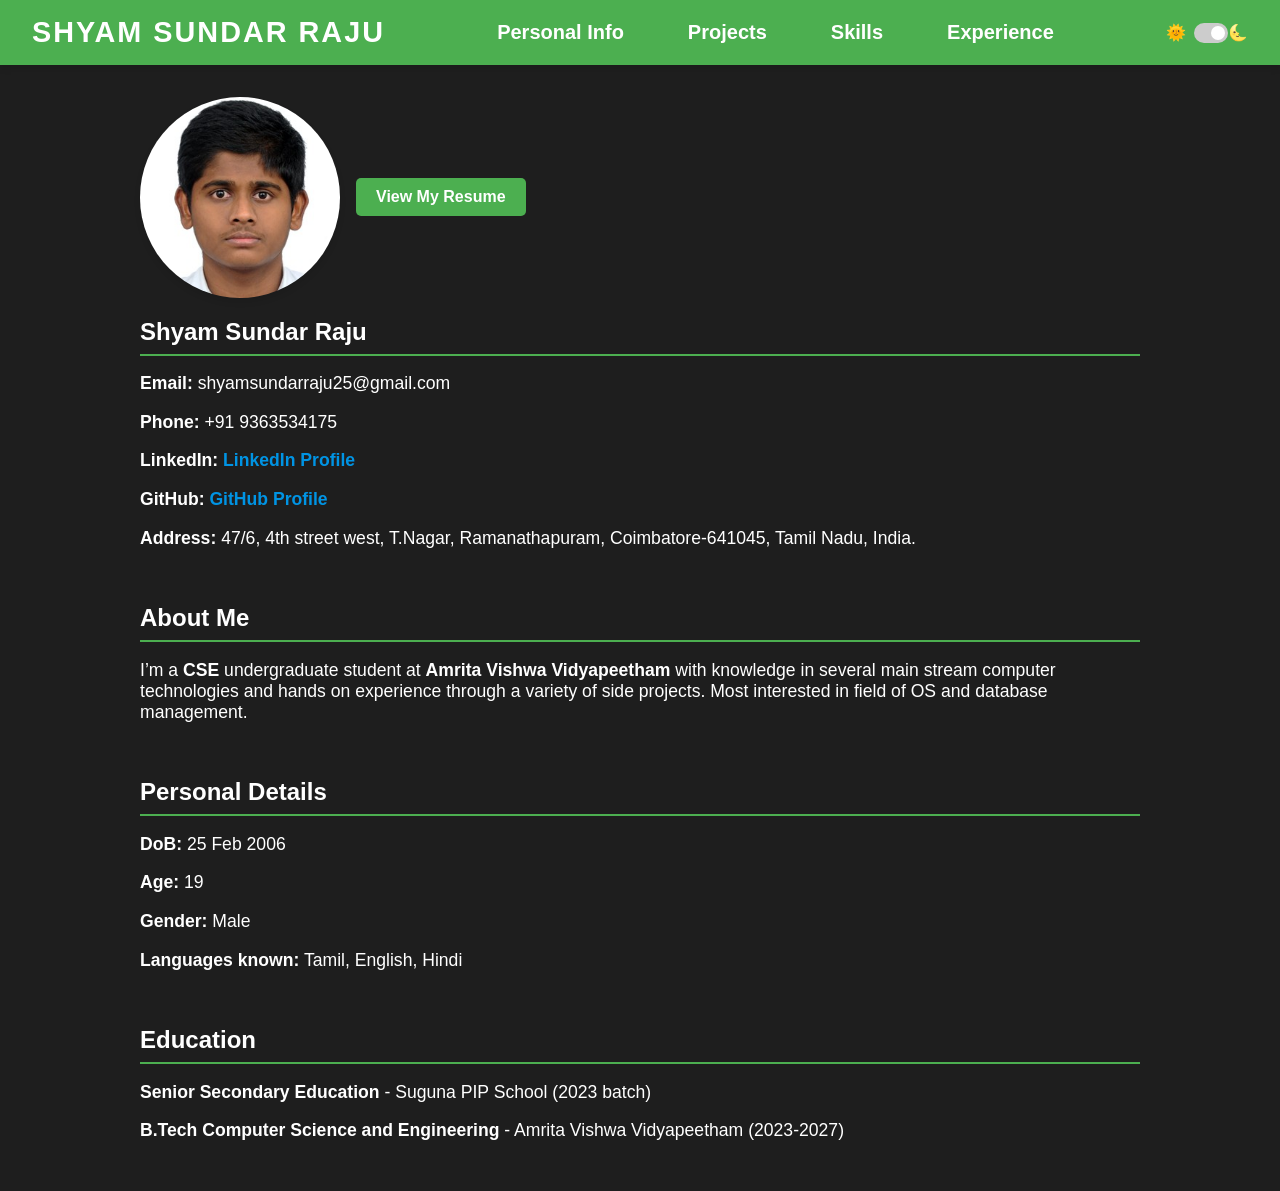
==== index.html @ 5b769aa9 "File name changes" ====
<!DOCTYPE html>
<html lang="en">

<head>
    <meta charset="UTF-8">
    <meta name="viewport" content="width=device-width, initial-scale=1.0">
    <title>Shyam Sundar Raju</title>
    <link rel="stylesheet" href="style.css">
    <script src="support.js" defer></script>
    <link rel="icon" type="image/png" href="favicon.png">
</head>

<body>
    <nav>
        <div class="logo">Shyam Sundar Raju</div>
        <ul>
            <li><a onclick="showSection('personal')">Personal Info</a></li>
            <li><a onclick="showSection('projects')">Projects</a></li>
            <li><a onclick="showSection('skills')">Skills</a></li>
            <li><a onclick="showSection('experience')">Experience</a></li>
        </ul>
        <div class="theme-switch">
            🌞
            <label>
                <input type="checkbox" id="darkModeToggle">
                <span class="slider"></span>
            </label>
            🌜
        </div>
    </nav>

    <section id="personal" class="active">
        <div class="personal-info">
            <img src="Documents/photo.jpg" alt="Shyam Sundar Raju" class="profile-photo">
            <div>
                <p><a href="Documents/Shyam_Sundar_Raju.pdf" target="_blank" class="resume-button">View My Resume</a></p>
            </div>
        </div>
        <h2>Shyam Sundar Raju</h2>
        <p><strong>Email:</strong> shyamsundarraju25@gmail.com</p>
        <p><strong>Phone:</strong> +91 9363534175</p>
        <p><strong>LinkedIn:</strong> <a href="https://www.linkedin.com/in/shyam-sundar-raju-3475232a8/" target="_blank" class="website-link">LinkedIn Profile</a></p>
        <p><strong>GitHub:</strong> <a href="https://github.com/Shyam-Sundar-Raju" target="_blank" class="website-link">GitHub Profile</a></p>
        <p><strong>Address:</strong> 47/6, 4th street west, T.Nagar, Ramanathapuram, Coimbatore-641045, Tamil Nadu, India.</p>
        <br>
        <h2>About Me</h2>
        <p>I’m a <b>CSE</b> undergraduate student at <b>Amrita Vishwa Vidyapeetham</b> with knowledge in several main stream computer technologies and hands on experience through a variety of side projects. Most interested in field of OS and database management.</p>
        <br>
        <h2>Personal Details</h2>
        <p><strong>DoB:</strong> 25 Feb 2006</p>
        <p><strong>Age:</strong> 19</p>
        <p><strong>Gender:</strong> Male</p>
        <p><strong>Languages known:</strong> Tamil, English, Hindi</p>
        <br>
        <h2>Education</h2>
        <p><strong>Senior Secondary Education</strong> - Suguna PIP School (2023 batch)</p>
        <p><strong>B.Tech Computer Science and Engineering</strong> - Amrita Vishwa Vidyapeetham (2023-2027)</p>
    </section>

    <section id="projects">
        <h2>Projects</h2>
        <p><strong>Clinic Management</strong> - A application capable of managing a clinic, storing patient information, billing and sync between various clinic locations.</p>
        <p><strong>Budget Tracker</strong> - A mobile application that keeps track of income and expenditure. It provides a comprehensive and statistical analysis on the expenditure using AI.</p>
        <br>
        <h2>Open Source Contributions</h2>
        <br>
        <h2>Awards and Achievements</h2>
        <p><a href="Documents/Torch_it_up.png" target="_blank" class="website-link">PyTorch basics</a> - IETE</p>
    </section>

    <section id="skills">
        <h2>Certifications</h2>
        <p><a href="Documents/Operating_System_Fundamentals.pdf" target="_blank" class="website-link">Operating System Fundamentals</a> - NPTEL (Oct 2024)</p>
        <p><a href="Documents/Software_Testing.pdf" target="_blank" class="website-link">Software Testing</a> - NPTEL (Mar 2025)</p>
        <p><a href="Documents/GPU_Architectures_and_Programming.pdf" target="_blank" class="website-link">GPU Architecture and Programming</a> - NPTEL (Apr 2025)</p>
        <br>
        <h2>Coding</h2>
        <p><strong>C/C++</strong></p>
        <p><strong>Python</strong></p>
        <p><strong>Java</strong></p>
        <p><strong>HTML/CSS</strong></p>
        <p><strong>JavaScript</strong></p>
        <p><strong>MySQL</strong></p>
        <p><strong>Haskell</strong></p>
        <p><strong>GO</strong></p>
        <br>
        <h2>Domain Knowledge</h2>
        <p><strong>Computer graphics and animations</strong></p>
        <p><strong>Data Structures and Algorithms</strong></p>
        <p><strong>Web designing</strong></p>
        <p><strong>UI/UX design</strong></p>
        <p><strong>Operating Systems</strong></p>
        <p><strong>Database Management</strong></p>

    </section>

    <section id="experience">
        <h2>Interships</h2>
        <br>
        <h2>Jobs</h2>
        <br>
        <h2>Volunteering</h2>
        <p><a href="Documents/seed_ball_making.pdf" target="_blank" class="website-link">Seed Ball Making</a> - Amrita Vishwa Vidyapeetham (Jul 2023)</p>
        <p><a href="Documents/English_Curriculum_Writing_Jan_2024.pdf" target="_blank" class="website-link">English Curriculum Writing</a> - Team Everest (Feb 2024)</p>
    </section>

</body>

</html>
---- style.css ----
:root {
    --bg-color: #ffffff;
    --text-color: #000000;
    --primary-color: #4CAF50;
}

[data-theme="dark"] {
    --bg-color: #1e1e1e;
    --text-color: #ffffff;
    --primary-color: #4CAF50;
}

body {
    margin: 0;
    font-family: Arial, sans-serif;
    background-color: var(--bg-color);
    color: var(--text-color);
}

nav {
    display: flex;
    justify-content: space-between;
    align-items: center;
    background-color: var(--primary-color);
    padding: 1rem 2rem;
    flex-wrap: wrap;
    box-shadow: 0 4px 6px rgba(0, 0, 0, 0.1);
}

nav .logo {
    color: white;
    font-size: 1.8rem;
    font-weight: bold;
    text-transform: uppercase;
    letter-spacing: 2px;
}

nav ul {
    display: flex;
    list-style: none;
    margin: 0;
    padding: 0;
    flex-wrap: wrap;
}

nav ul li {
    margin: 0 1rem;
}

nav ul li a {
    color: white;
    text-decoration: none;
    font-weight: bold;
    font-size: 1.25rem;
    padding: 0.5rem 1rem;
    border-radius: 5px;
    transition: background-color 0.5s, color 0.5s;
}

nav ul li a:hover {
    background-color: white;
    color: var(--primary-color);
    cursor: pointer;
}

.theme-switch {
    display: flex;
    align-items: center;
    color: white;
    font-size: 1rem;
}

.theme-switch input[type="checkbox"] {
    margin-left: 0.5rem;
}

section {
    padding: 2rem;
    max-width: 1000px;
    margin: auto;
    display: none;
}

section.active {
    display: block;
}

h2 {
    border-bottom: 2px solid var(--primary-color);
    padding-bottom: 0.5rem;
    margin-bottom: 1rem;
}

ul {
    padding-left: 1.5rem;
}

section.active p{
    font-size: 1.1rem;
}

@media (max-width: 768px) {
    nav ul {
        flex-direction: column;
        align-items: flex-start;
        width: 100%;
    }

    nav ul li {
        margin: 0.5rem 0;
    }

    nav ul li a {
        width: 100%;
        text-align: left;
    }
}


/* Stylize the external website link */
.website-link {
    color: #0094e4;
    text-decoration: none;
    font-weight: bold;
    transition: color 0.3s, text-shadow 0.3s;
}

.website-link:hover {
    color: #005582;
    text-shadow: 0 0 5px rgba(64, 188, 255, 0.5);
    cursor: pointer;
}

/* Style for the personal info section */
.personal-info {
    display: flex;
    align-items: center;
    gap: 1rem;
    margin-bottom: 1rem;
}

/* Style for the profile photo */
.profile-photo {
    width: 200px;
    height: auto;
    border-radius: 50%;
    object-fit: cover;
    box-shadow: 0 4px 6px rgba(0, 0, 0, 0.1);
}

/* Style for the resume button */
.resume-button {
    display: inline-block;
    padding: 10px 20px;
    font-size: 1rem;
    font-weight: bold;
    color: white;
    background-color: #4CAF50;
    text-decoration: none;
    border-radius: 5px;
    transition: background-color 0.3s, transform 0.2s;
}

.resume-button:hover {
    background-color: #45a049;
    transform: scale(1.05);
    cursor: pointer;
}

/* Dark Mode Styles */
.theme-switch {
    display: flex;
    align-items: center;
    color: white;
}

.theme-switch label {
    display: inline-block;
    width: 34px;
    height: 20px;
    position: relative;
    margin-left: 0.5rem;
}

.theme-switch label input {
    opacity: 0;
    width: 0;
    height: 0;
}

.theme-switch label .slider {
    position: absolute;
    cursor: pointer;
    top: 0;
    left: 0;
    right: 0;
    bottom: 0;
    background-color: #ccc;
    transition: 0.4s;
    border-radius: 20px;
}

.theme-switch label .slider:before {
    position: absolute;
    content: "";
    height: 14px;
    width: 14px;
    left: 3px;
    bottom: 3px;
    background-color: white;
    transition: 0.4s;
    border-radius: 50%;
}

.theme-switch label input:checked+.slider {
    background-color: #ccc;
}

.theme-switch label input:checked+.slider:before {
    transform: translateX(14px);
}
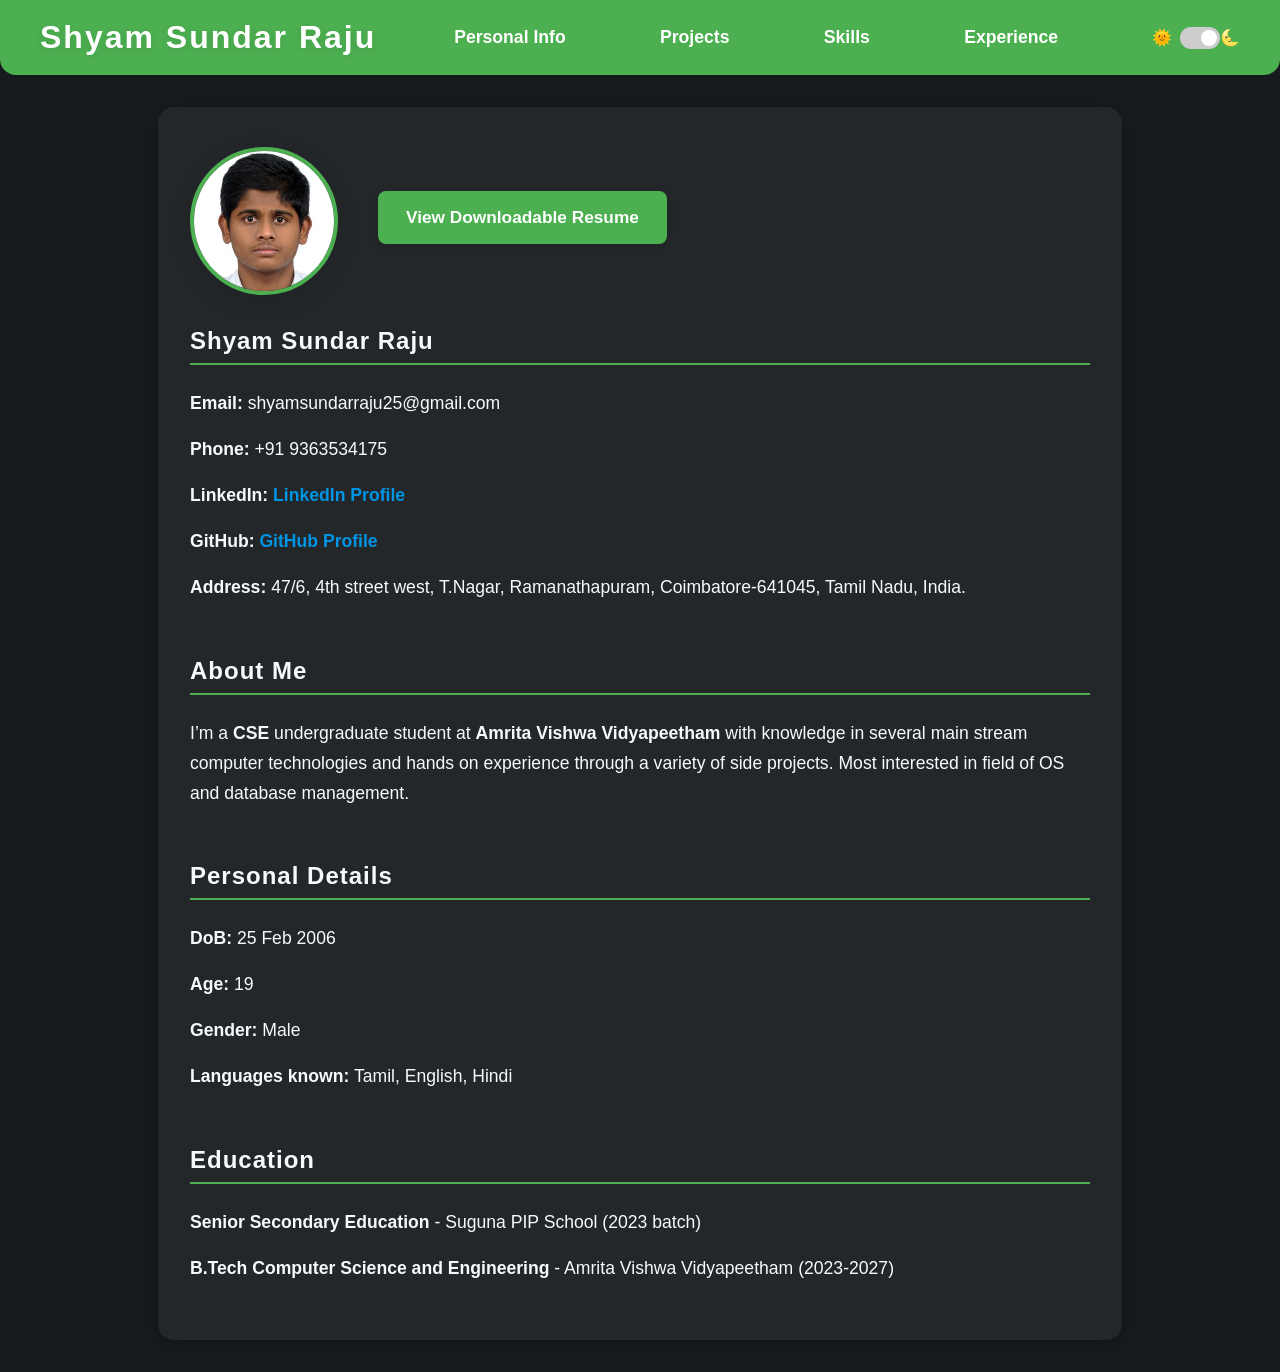
==== commit 978f2e8a: "updated style" ====
--- a/index.html
+++ b/index.html
@@ -33,7 +33,7 @@
         <div class="personal-info">
             <img src="Documents/photo.jpg" alt="Shyam Sundar Raju" class="profile-photo">
             <div>
-                <p><a href="Documents/Shyam_Sundar_Raju.pdf" target="_blank" class="resume-button">View My Resume</a></p>
+                <p><a href="Documents/Shyam_Sundar_Raju.pdf" target="_blank" class="resume-button">View Downloadable Resume</a></p>
             </div>
         </div>
         <h2>Shyam Sundar Raju</h2>
--- a/style.css
+++ b/style.css
@@ -1,38 +1,55 @@
+/* --- Root Variables for Consistent Theming --- */
 :root {
-    --bg-color: #ffffff;
-    --text-color: #000000;
+    --bg-color: #f7f9fa;
+    --text-color: #222;
     --primary-color: #4CAF50;
-}
-
+    --secondary-color: #0094e4;
+    --accent-color: #fff;
+    --card-bg: #fff;
+    --card-shadow: 0 4px 24px rgba(0,0,0,0.08);
+    --border-radius: 16px;
+    --transition: 0.3s cubic-bezier(.4,0,.2,1);
+}
+
+/* --- Dark Mode --- */
 [data-theme="dark"] {
-    --bg-color: #1e1e1e;
-    --text-color: #ffffff;
+    --bg-color: #181c1f;
+    --text-color: #f7f9fa;
     --primary-color: #4CAF50;
-}
-
+    --secondary-color: #0094e4;
+    --accent-color: #23272a;
+    --card-bg: #23272a;
+    --card-shadow: 0 4px 24px rgba(0,0,0,0.32);
+}
+
+/* --- General Body Styles --- */
 body {
     margin: 0;
-    font-family: Arial, sans-serif;
+    font-family: 'Segoe UI', 'Roboto', Arial, sans-serif;
     background-color: var(--bg-color);
     color: var(--text-color);
-}
-
+    min-height: 100vh;
+    transition: background-color var(--transition), color var(--transition);
+}
+
+/* --- Navigation Bar --- */
 nav {
     display: flex;
     justify-content: space-between;
     align-items: center;
-    background-color: var(--primary-color);
-    padding: 1rem 2rem;
-    flex-wrap: wrap;
-    box-shadow: 0 4px 6px rgba(0, 0, 0, 0.1);
+    background: var(--primary-color); /* Changed from gradient to solid green */
+    padding: 1.2rem 2.5rem;
+    box-shadow: 0 4px 16px rgba(0,0,0,0.08);
+    border-bottom-left-radius: var(--border-radius);
+    border-bottom-right-radius: var(--border-radius);
 }
 
 nav .logo {
     color: white;
-    font-size: 1.8rem;
-    font-weight: bold;
-    text-transform: uppercase;
+    font-size: 2rem;
+    font-weight: 700;
     letter-spacing: 2px;
+    text-shadow: 0 2px 8px rgba(0,0,0,0.08);
 }
 
 nav ul {
@@ -40,7 +57,7 @@
     list-style: none;
     margin: 0;
     padding: 0;
-    flex-wrap: wrap;
+    gap: 1.5rem;
 }
 
 nav ul li {
@@ -50,134 +67,153 @@
 nav ul li a {
     color: white;
     text-decoration: none;
-    font-weight: bold;
-    font-size: 1.25rem;
-    padding: 0.5rem 1rem;
-    border-radius: 5px;
-    transition: background-color 0.5s, color 0.5s;
-}
-
-nav ul li a:hover {
-    background-color: white;
+    font-weight: 600;
+    font-size: 1.1rem;
+    padding: 0.5rem 1.2rem;
+    border-radius: 8px;
+    transition: background-color var(--transition), color var(--transition), box-shadow var(--transition);
+}
+
+nav ul li a:hover, nav ul li a.active {
+    background-color: var(--accent-color);
     color: var(--primary-color);
-    cursor: pointer;
-}
-
-.theme-switch {
-    display: flex;
-    align-items: center;
-    color: white;
-    font-size: 1rem;
-}
-
-.theme-switch input[type="checkbox"] {
-    margin-left: 0.5rem;
-}
-
+    box-shadow: 0 2px 8px rgba(0,0,0,0.08);
+}
+
+/* --- Section/Card Layout --- */
 section {
-    padding: 2rem;
-    max-width: 1000px;
-    margin: auto;
+    padding: 2.5rem 2rem;
+    max-width: 900px;
+    margin: 2rem auto;
+    background: var(--card-bg);
+    border-radius: var(--border-radius);
+    box-shadow: var(--card-shadow);
     display: none;
+    animation: fadeIn 0.7s;
 }
 
 section.active {
     display: block;
 }
 
+@keyframes fadeIn {
+    from { opacity: 0; transform: translateY(30px);}
+    to { opacity: 1; transform: translateY(0);}
+}
+
+/* --- Headings --- */
 h2 {
     border-bottom: 2px solid var(--primary-color);
     padding-bottom: 0.5rem;
-    margin-bottom: 1rem;
-}
-
+    margin-bottom: 1.5rem;
+    font-size: 1.5rem;
+    font-weight: 700;
+    letter-spacing: 1px;
+}
+
+/* --- Paragraphs --- */
+section.active p {
+    font-size: 1.1rem;
+    margin: 0.5rem 0 1rem 0;
+    line-height: 1.7;
+}
+
+/* --- Lists --- */
 ul {
     padding-left: 1.5rem;
-}
-
-section.active p{
-    font-size: 1.1rem;
-}
-
-@media (max-width: 768px) {
-    nav ul {
+    margin-bottom: 1.5rem;
+}
+
+li {
+    margin-bottom: 0.5rem;
+    font-size: 1.08rem;
+}
+
+/* --- Personal Info Layout --- */
+.personal-info {
+    display: flex;
+    align-items: center;
+    gap: 2rem;
+    margin-bottom: 2rem;
+}
+
+.profile-photo {
+    width: 140px;
+    height: 140px;
+    border-radius: 50%;
+    object-fit: cover;
+    box-shadow: 0 6px 24px rgba(0,0,0,0.12);
+    border: 4px solid var(--primary-color);
+    background: var(--accent-color);
+}
+
+@media (max-width: 600px) {
+    .personal-info {
         flex-direction: column;
         align-items: flex-start;
-        width: 100%;
-    }
-
-    nav ul li {
-        margin: 0.5rem 0;
-    }
-
-    nav ul li a {
-        width: 100%;
-        text-align: left;
-    }
-}
-
-
-/* Stylize the external website link */
-.website-link {
-    color: #0094e4;
+        gap: 1rem;
+    }
+    .profile-photo {
+        width: 100px;
+        height: 100px;
+    }
+}
+
+/* --- Resume Button --- */
+.resume-button {
+    display: inline-block;
+    padding: 12px 28px;
+    font-size: 1.08rem;
+    font-weight: bold;
+    color: white;
+    background: var(--primary-color); /* Changed from gradient to solid green */
+    text-decoration: none;
+    border-radius: 8px;
+    box-shadow: 0 2px 8px rgba(0,0,0,0.10);
+    transition: background 0.3s, transform 0.2s, box-shadow 0.3s;
+    margin-left: 0.5rem;
+}
+
+.resume-button:hover {
+    background: #388e3c; /* Slightly darker green for hover */
+    transform: scale(1.06);
+    box-shadow: 0 4px 16px rgba(0,0,0,0.15);
+    cursor: pointer;
+}
+
+/* --- Links --- */
+a, .website-link, .certificate-link {
+    color: var(--secondary-color);
     text-decoration: none;
     font-weight: bold;
     transition: color 0.3s, text-shadow 0.3s;
 }
 
-.website-link:hover {
-    color: #005582;
-    text-shadow: 0 0 5px rgba(64, 188, 255, 0.5);
+a:hover, .website-link:hover, .certificate-link:hover {
+    color: var(--primary-color);
+    text-shadow: 0 0 8px rgba(0,148,228,0.15);
     cursor: pointer;
 }
 
-/* Style for the personal info section */
-.personal-info {
+/* --- Certificate Links --- */
+.certificate-link {
+    padding-left: 0.2rem;
+    padding-right: 0.2rem;
+}
+
+/* --- Theme Switch (Dark Mode Toggle) --- */
+.theme-switch {
     display: flex;
     align-items: center;
-    gap: 1rem;
-    margin-bottom: 1rem;
-}
-
-/* Style for the profile photo */
-.profile-photo {
-    width: 200px;
-    height: auto;
-    border-radius: 50%;
-    object-fit: cover;
-    box-shadow: 0 4px 6px rgba(0, 0, 0, 0.1);
-}
-
-/* Style for the resume button */
-.resume-button {
-    display: inline-block;
-    padding: 10px 20px;
+    color: white;
     font-size: 1rem;
-    font-weight: bold;
-    color: white;
-    background-color: #4CAF50;
-    text-decoration: none;
-    border-radius: 5px;
-    transition: background-color 0.3s, transform 0.2s;
-}
-
-.resume-button:hover {
-    background-color: #45a049;
-    transform: scale(1.05);
-    cursor: pointer;
-}
-
-/* Dark Mode Styles */
-.theme-switch {
-    display: flex;
-    align-items: center;
-    color: white;
+    margin-left: 1rem;
 }
 
 .theme-switch label {
     display: inline-block;
-    width: 34px;
-    height: 20px;
+    width: 40px;
+    height: 22px;
     position: relative;
     margin-left: 0.5rem;
 }
@@ -191,20 +227,17 @@
 .theme-switch label .slider {
     position: absolute;
     cursor: pointer;
-    top: 0;
-    left: 0;
-    right: 0;
-    bottom: 0;
+    top: 0; left: 0; right: 0; bottom: 0;
     background-color: #ccc;
-    transition: 0.4s;
-    border-radius: 20px;
+    transition: background-color 0.4s;
+    border-radius: 22px;
 }
 
 .theme-switch label .slider:before {
     position: absolute;
     content: "";
-    height: 14px;
-    width: 14px;
+    height: 16px;
+    width: 16px;
     left: 3px;
     bottom: 3px;
     background-color: white;
@@ -212,11 +245,46 @@
     border-radius: 50%;
 }
 
-.theme-switch label input:checked+.slider {
-    background-color: #ccc;
-}
-
-.theme-switch label input:checked+.slider:before {
-    transform: translateX(14px);
-}
-
+
+.theme-switch label input:checked + .slider:before {
+    transform: translateX(18px);
+}
+
+/* --- Responsive Navigation --- */
+@media (max-width: 768px) {
+    nav {
+        flex-direction: column;
+        align-items: flex-start;
+        padding: 1rem 1.2rem;
+    }
+    nav ul {
+        flex-direction: column;
+        gap: 0.5rem;
+        width: 100%;
+    }
+    nav ul li {
+        margin: 0.5rem 0;
+    }
+    nav ul li a {
+        width: 100%;
+        text-align: left;
+        padding: 0.7rem 1rem;
+    }
+}
+
+/* --- Miscellaneous --- */
+::-webkit-scrollbar {
+    width: 8px;
+    background: var(--card-bg);
+}
+::-webkit-scrollbar-thumb {
+    background: var(--primary-color);
+    border-radius: 8px;
+}
+
+hr {
+    border: none;
+    border-top: 1.5px solid var(--primary-color);
+    margin: 2rem 0;
+}
+
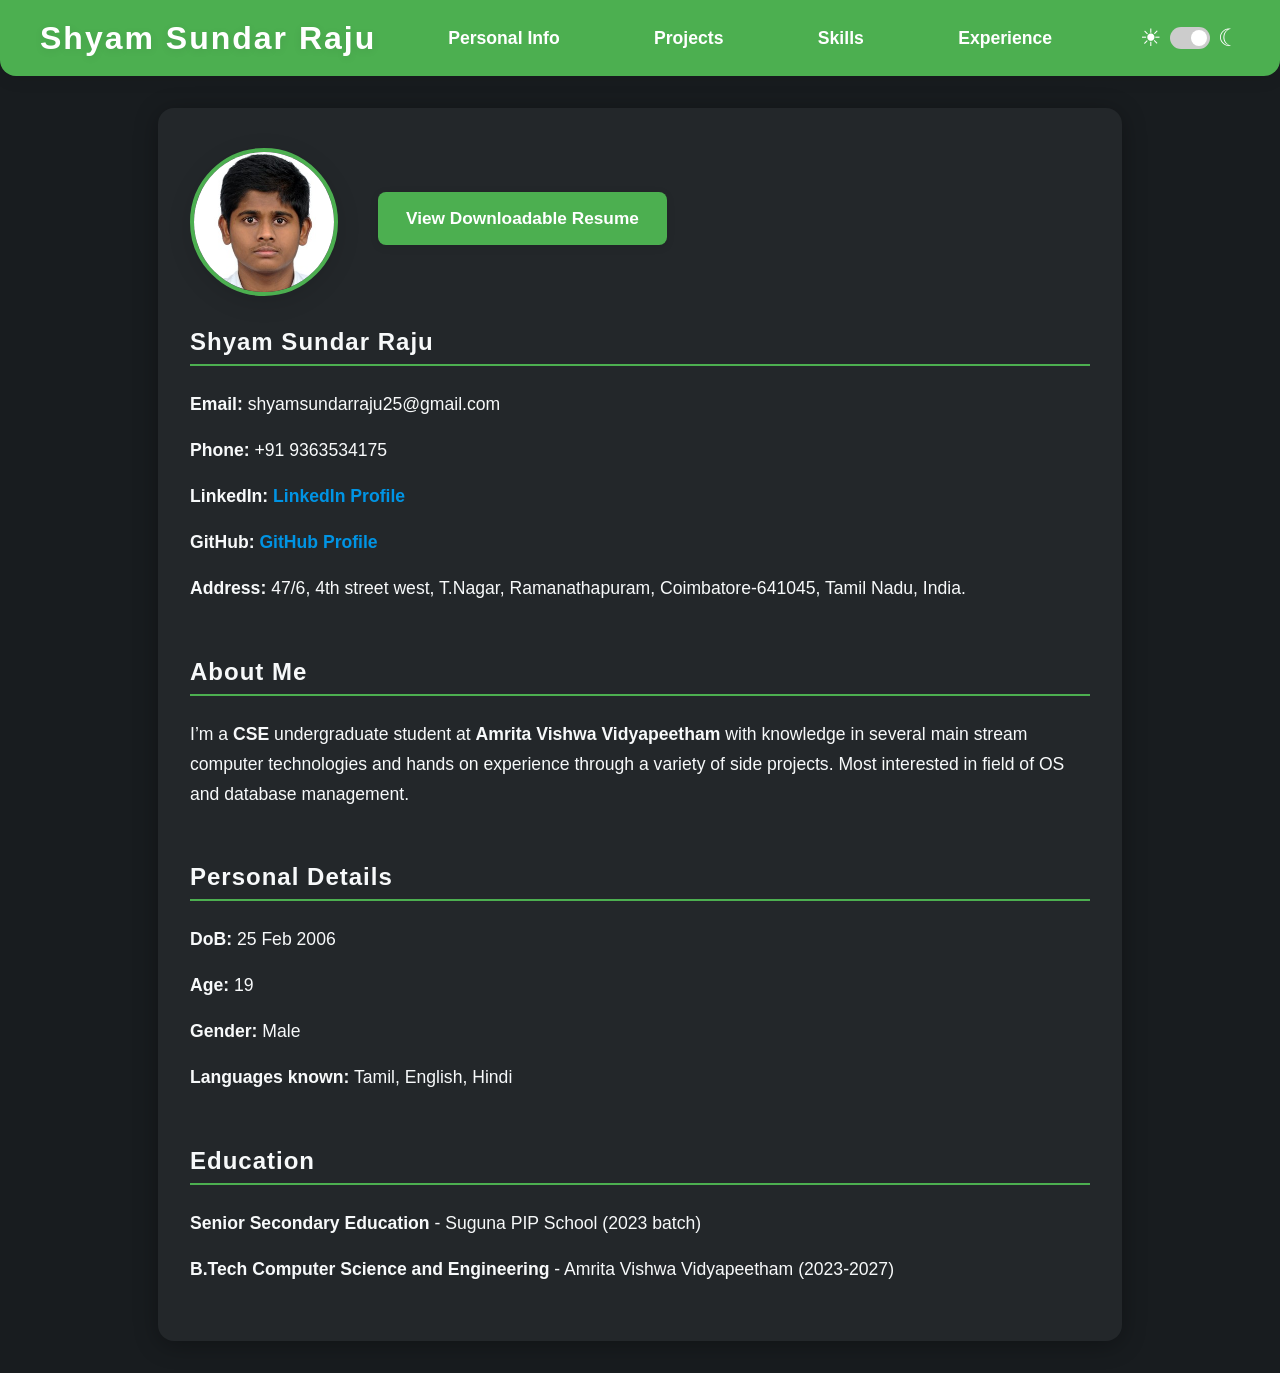
==== commit 69903226: "Updated resume and changes to style" ====
--- a/index.html
+++ b/index.html
@@ -7,7 +7,7 @@
     <title>Shyam Sundar Raju</title>
     <link rel="stylesheet" href="style.css">
     <script src="support.js" defer></script>
-    <link rel="icon" type="image/png" href="favicon.png">
+    <link rel="icon" type="image/png" href="Documents/favicon.png">
 </head>
 
 <body>
@@ -20,12 +20,12 @@
             <li><a onclick="showSection('experience')">Experience</a></li>
         </ul>
         <div class="theme-switch">
-            🌞
+            <span class="screen-icon">&#9728;</span>
             <label>
                 <input type="checkbox" id="darkModeToggle">
                 <span class="slider"></span>
             </label>
-            🌜
+            <span class="screen-icon">&#9790;</span>
         </div>
     </nav>
 
@@ -90,8 +90,8 @@
         <p><strong>Web designing</strong></p>
         <p><strong>UI/UX design</strong></p>
         <p><strong>Operating Systems</strong></p>
+        <p><strong>Computer Architecture</strong>
         <p><strong>Database Management</strong></p>
-
     </section>
 
     <section id="experience">
--- a/style.css
+++ b/style.css
@@ -1,4 +1,3 @@
-/* --- Root Variables for Consistent Theming --- */
 :root {
     --bg-color: #f7f9fa;
     --text-color: #222;
@@ -6,12 +5,12 @@
     --secondary-color: #0094e4;
     --accent-color: #fff;
     --card-bg: #fff;
-    --card-shadow: 0 4px 24px rgba(0,0,0,0.08);
+    --card-shadow: 0 4px 24px rgba(0, 0, 0, 0.08);
     --border-radius: 16px;
-    --transition: 0.3s cubic-bezier(.4,0,.2,1);
-}
-
-/* --- Dark Mode --- */
+    --transition: 0.3s cubic-bezier(.4, 0, .2, 1);
+}
+
+/*Dark Mode*/
 [data-theme="dark"] {
     --bg-color: #181c1f;
     --text-color: #f7f9fa;
@@ -19,10 +18,10 @@
     --secondary-color: #0094e4;
     --accent-color: #23272a;
     --card-bg: #23272a;
-    --card-shadow: 0 4px 24px rgba(0,0,0,0.32);
-}
-
-/* --- General Body Styles --- */
+    --card-shadow: 0 4px 24px rgba(0, 0, 0, 0.32);
+}
+
+/*Light Mode*/
 body {
     margin: 0;
     font-family: 'Segoe UI', 'Roboto', Arial, sans-serif;
@@ -32,14 +31,14 @@
     transition: background-color var(--transition), color var(--transition);
 }
 
-/* --- Navigation Bar --- */
+/*Navigation Bar*/
 nav {
     display: flex;
     justify-content: space-between;
     align-items: center;
-    background: var(--primary-color); /* Changed from gradient to solid green */
+    background: var(--primary-color);
     padding: 1.2rem 2.5rem;
-    box-shadow: 0 4px 16px rgba(0,0,0,0.08);
+    box-shadow: 0 4px 16px rgba(0, 0, 0, 0.08);
     border-bottom-left-radius: var(--border-radius);
     border-bottom-right-radius: var(--border-radius);
 }
@@ -49,7 +48,7 @@
     font-size: 2rem;
     font-weight: 700;
     letter-spacing: 2px;
-    text-shadow: 0 2px 8px rgba(0,0,0,0.08);
+    text-shadow: 0 2px 8px rgba(0, 0, 0, 0.08);
 }
 
 nav ul {
@@ -74,13 +73,14 @@
     transition: background-color var(--transition), color var(--transition), box-shadow var(--transition);
 }
 
-nav ul li a:hover, nav ul li a.active {
+nav ul li a:hover,
+nav ul li a.active {
     background-color: var(--accent-color);
     color: var(--primary-color);
-    box-shadow: 0 2px 8px rgba(0,0,0,0.08);
-}
-
-/* --- Section/Card Layout --- */
+    box-shadow: 0 2px 8px rgba(0, 0, 0, 0.08);
+}
+
+/*Section*/
 section {
     padding: 2.5rem 2rem;
     max-width: 900px;
@@ -97,11 +97,18 @@
 }
 
 @keyframes fadeIn {
-    from { opacity: 0; transform: translateY(30px);}
-    to { opacity: 1; transform: translateY(0);}
-}
-
-/* --- Headings --- */
+    from {
+        opacity: 0;
+        transform: translateY(30px);
+    }
+
+    to {
+        opacity: 1;
+        transform: translateY(0);
+    }
+}
+
+/*Headings*/
 h2 {
     border-bottom: 2px solid var(--primary-color);
     padding-bottom: 0.5rem;
@@ -111,14 +118,14 @@
     letter-spacing: 1px;
 }
 
-/* --- Paragraphs --- */
+/*Paragraphs*/
 section.active p {
     font-size: 1.1rem;
     margin: 0.5rem 0 1rem 0;
     line-height: 1.7;
 }
 
-/* --- Lists --- */
+/*Lists*/
 ul {
     padding-left: 1.5rem;
     margin-bottom: 1.5rem;
@@ -129,7 +136,7 @@
     font-size: 1.08rem;
 }
 
-/* --- Personal Info Layout --- */
+/*Personal Info*/
 .personal-info {
     display: flex;
     align-items: center;
@@ -142,7 +149,7 @@
     height: 140px;
     border-radius: 50%;
     object-fit: cover;
-    box-shadow: 0 6px 24px rgba(0,0,0,0.12);
+    box-shadow: 0 6px 24px rgba(0, 0, 0, 0.12);
     border: 4px solid var(--primary-color);
     background: var(--accent-color);
 }
@@ -153,55 +160,59 @@
         align-items: flex-start;
         gap: 1rem;
     }
+
     .profile-photo {
         width: 100px;
         height: 100px;
     }
 }
 
-/* --- Resume Button --- */
+/*Resume Button*/
 .resume-button {
     display: inline-block;
     padding: 12px 28px;
     font-size: 1.08rem;
     font-weight: bold;
     color: white;
-    background: var(--primary-color); /* Changed from gradient to solid green */
+    background: var(--primary-color);
     text-decoration: none;
     border-radius: 8px;
-    box-shadow: 0 2px 8px rgba(0,0,0,0.10);
+    box-shadow: 0 2px 8px rgba(0, 0, 0, 0.10);
     transition: background 0.3s, transform 0.2s, box-shadow 0.3s;
     margin-left: 0.5rem;
 }
 
 .resume-button:hover {
-    background: #388e3c; /* Slightly darker green for hover */
+    background: #388e3c;
     transform: scale(1.06);
-    box-shadow: 0 4px 16px rgba(0,0,0,0.15);
+    box-shadow: 0 4px 16px rgba(0, 0, 0, 0.15);
     cursor: pointer;
 }
 
-/* --- Links --- */
-a, .website-link, .certificate-link {
+/*Links*/
+a,
+.website-link,
+.certificate-link {
     color: var(--secondary-color);
     text-decoration: none;
     font-weight: bold;
     transition: color 0.3s, text-shadow 0.3s;
 }
 
-a:hover, .website-link:hover, .certificate-link:hover {
+a:hover,
+.website-link:hover,
+.certificate-link:hover {
     color: var(--primary-color);
-    text-shadow: 0 0 8px rgba(0,148,228,0.15);
+    text-shadow: 0 0 8px rgba(0, 148, 228, 0.15);
     cursor: pointer;
 }
 
-/* --- Certificate Links --- */
 .certificate-link {
     padding-left: 0.2rem;
     padding-right: 0.2rem;
 }
 
-/* --- Theme Switch (Dark Mode Toggle) --- */
+/*Theme Switch*/
 .theme-switch {
     display: flex;
     align-items: center;
@@ -215,7 +226,7 @@
     width: 40px;
     height: 22px;
     position: relative;
-    margin-left: 0.5rem;
+    margin: 0.5rem;
 }
 
 .theme-switch label input {
@@ -227,7 +238,10 @@
 .theme-switch label .slider {
     position: absolute;
     cursor: pointer;
-    top: 0; left: 0; right: 0; bottom: 0;
+    top: 0;
+    left: 0;
+    right: 0;
+    bottom: 0;
     background-color: #ccc;
     transition: background-color 0.4s;
     border-radius: 22px;
@@ -245,26 +259,32 @@
     border-radius: 50%;
 }
 
-
-.theme-switch label input:checked + .slider:before {
+.theme-switch .screen-icon {
+    font-size: 1.5rem;
+}
+
+.theme-switch label input:checked+.slider:before {
     transform: translateX(18px);
 }
 
-/* --- Responsive Navigation --- */
+/*Responsive Navigation*/
 @media (max-width: 768px) {
     nav {
         flex-direction: column;
         align-items: flex-start;
         padding: 1rem 1.2rem;
     }
+
     nav ul {
         flex-direction: column;
         gap: 0.5rem;
         width: 100%;
     }
+
     nav ul li {
         margin: 0.5rem 0;
     }
+
     nav ul li a {
         width: 100%;
         text-align: left;
@@ -272,11 +292,12 @@
     }
 }
 
-/* --- Miscellaneous --- */
+/*Scroll Bar*/
 ::-webkit-scrollbar {
     width: 8px;
     background: var(--card-bg);
 }
+
 ::-webkit-scrollbar-thumb {
     background: var(--primary-color);
     border-radius: 8px;
@@ -286,5 +307,4 @@
     border: none;
     border-top: 1.5px solid var(--primary-color);
     margin: 2rem 0;
-}
-
+}
